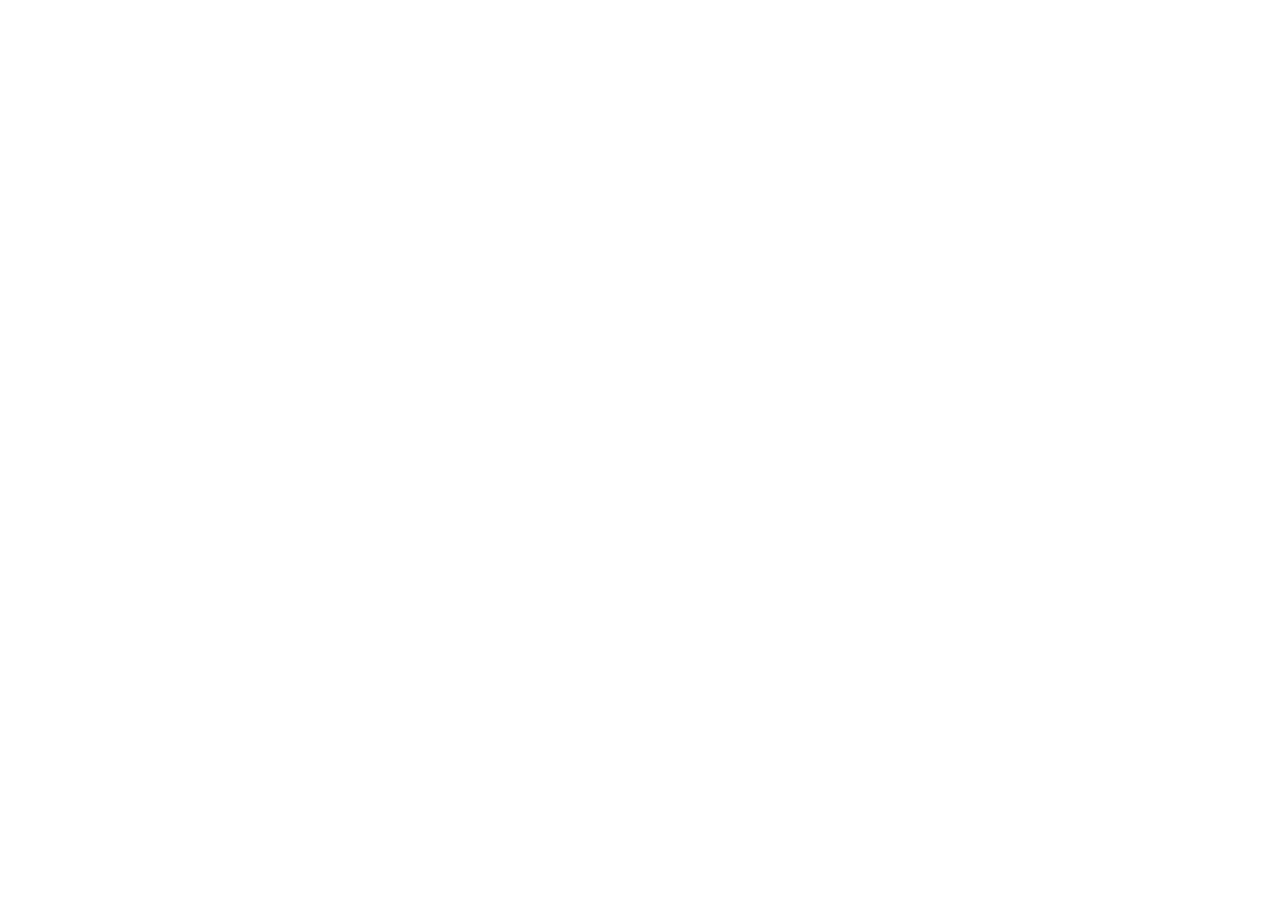
==== index.html @ 35aed71a "Add files via upload" ====
<!DOCTYPE html>
<html lang="zh-CN">
<head>
<meta charset="UTF-8">
<meta name="viewport" content="width=device-width,initial-scale=1,maximum-scale=1,user-scalable=no,viewport-fit=cover">
<meta name="description" content="大肥鱼大战西装藤壶 —— 一个纯前端的横版 Boss 战小游戏（电脑键盘 / 手机触屏都能玩）">
<meta name="theme-color" content="#07090f">
<meta property="og:title" content="大肥鱼大战西装藤壶">
<meta property="og:description" content="纯前端横版 Boss 战小游戏：键盘或触屏都能打">
<meta property="og:image" content="素材/胜利CG.png">
<title>大肥鱼大战西装藤壶</title>
<link rel="icon" href="素材/抠好的/basin_full.png">
<link rel="stylesheet" href="css/style.css">
</head>
<body>
<canvas id="game" width="1440" height="810"></canvas>

<script>
// 电脑版=off，手机版=on，不指定=auto（检测到触屏才出按键）
// 也可以用 ?touch=on / ?touch=off 临时切换
(function () {
  var q = new URLSearchParams(location.search).get('touch');
  window.DSH_TOUCH_MODE = q || 'auto';
})();
</script>
<script src="js/config.js"></script>
<script src="js/audio.js"></script>
<script src="js/assets.js"></script>
<script src="js/player.js"></script>
<script src="js/boss.js"></script>
<script src="js/phase2.js"></script>
<script src="js/combat.js"></script>
<script src="js/touch.js"></script>
<script src="js/render.js"></script>
<script src="js/main.js"></script>
</body>
</html>
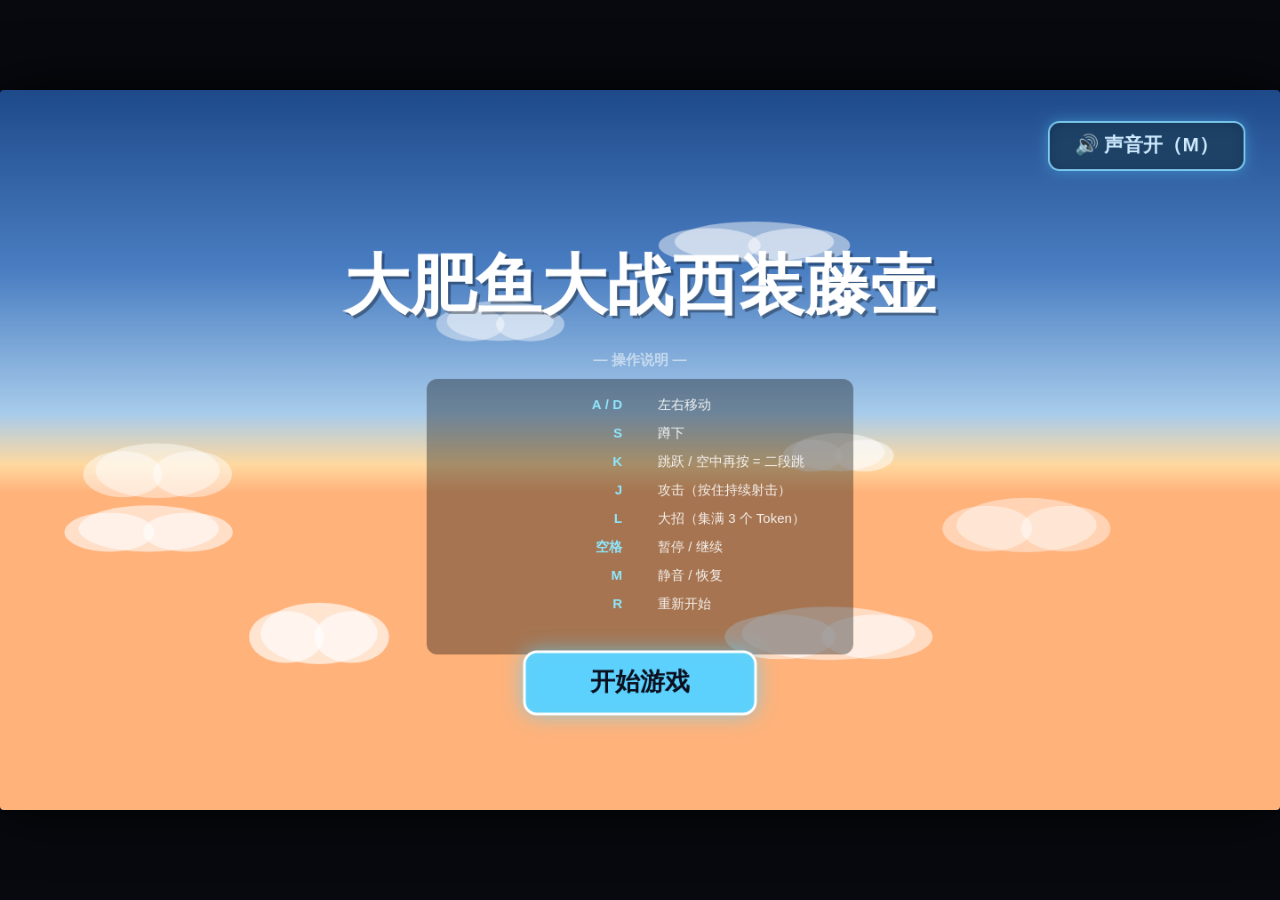
==== commit 06df4229: "Add files via upload" ====
--- a/index.html
+++ b/index.html
@@ -1,4 +1,4 @@
-<!DOCTYPE html>
+﻿<!DOCTYPE html>
 <html lang="zh-CN">
 <head>
 <meta charset="UTF-8">
@@ -10,7 +10,7 @@
 <meta property="og:image" content="素材/胜利CG.png">
 <title>大肥鱼大战西装藤壶</title>
 <link rel="icon" href="素材/抠好的/basin_full.png">
-<link rel="stylesheet" href="css/style.css">
+<link rel="stylesheet" href="css/style.css?v=4">
 </head>
 <body>
 <canvas id="game" width="1440" height="810"></canvas>
@@ -23,15 +23,15 @@
   window.DSH_TOUCH_MODE = q || 'auto';
 })();
 </script>
-<script src="js/config.js"></script>
-<script src="js/audio.js"></script>
-<script src="js/assets.js"></script>
-<script src="js/player.js"></script>
-<script src="js/boss.js"></script>
-<script src="js/phase2.js"></script>
-<script src="js/combat.js"></script>
-<script src="js/touch.js"></script>
-<script src="js/render.js"></script>
-<script src="js/main.js"></script>
+<script src="js/config.js?v=4"></script>
+<script src="js/audio.js?v=4"></script>
+<script src="js/assets.js?v=4"></script>
+<script src="js/player.js?v=4"></script>
+<script src="js/boss.js?v=4"></script>
+<script src="js/phase2.js?v=4"></script>
+<script src="js/combat.js?v=4"></script>
+<script src="js/touch.js?v=4"></script>
+<script src="js/render.js?v=4"></script>
+<script src="js/main.js?v=4"></script>
 </body>
 </html>
--- a/css/style.css
+++ b/css/style.css
@@ -0,0 +1,10 @@
+html,body{
+  margin:0; height:100%; background:#07090f;
+  display:flex; align-items:center; justify-content:center; overflow:hidden;
+  font-family:"Segoe UI", Arial, sans-serif;
+}
+canvas{
+  background:#111; max-width:100vw; max-height:100vh;
+  box-shadow:0 0 60px rgba(0,0,0,.9);
+  border-radius:4px; cursor:crosshair;
+}
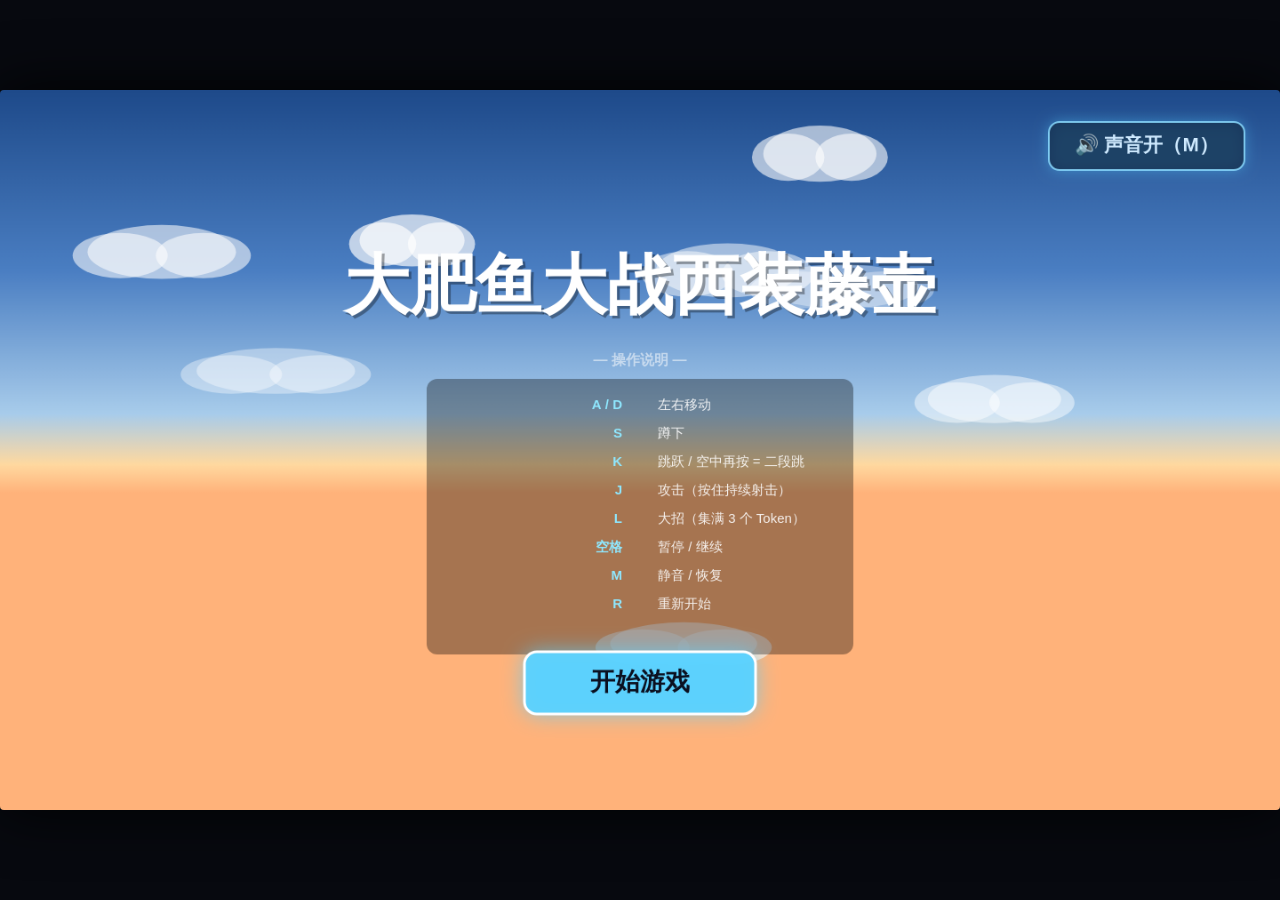
==== commit feadd3cd: "Add files via upload" ====
--- a/index.html
+++ b/index.html
@@ -10,10 +10,18 @@
 <meta property="og:image" content="素材/胜利CG.png">
 <title>大肥鱼大战西装藤壶</title>
 <link rel="icon" href="素材/抠好的/basin_full.png">
-<link rel="stylesheet" href="css/style.css?v=4">
+<link rel="stylesheet" href="css/style.css?v=5">
 </head>
 <body>
 <canvas id="game" width="1440" height="810"></canvas>
+
+<!-- 访问统计（不蒜子，免注册）。数字会被写进下面两个隐藏的 span，
+     游戏每半秒读一次，画在主菜单上。被广告拦截器拦掉时读不到，界面上就不显示，不影响游戏。 -->
+<div style="display:none">
+  <span id="busuanzi_value_site_pv"></span>
+  <span id="busuanzi_value_site_uv"></span>
+</div>
+<script async src="https://busuanzi.ibruce.info/busuanzi/2.3/busuanzi.pure.mini.js"></script>
 
 <script>
 // 电脑版=off，手机版=on，不指定=auto（检测到触屏才出按键）
@@ -23,15 +31,15 @@
   window.DSH_TOUCH_MODE = q || 'auto';
 })();
 </script>
-<script src="js/config.js?v=4"></script>
-<script src="js/audio.js?v=4"></script>
-<script src="js/assets.js?v=4"></script>
-<script src="js/player.js?v=4"></script>
-<script src="js/boss.js?v=4"></script>
-<script src="js/phase2.js?v=4"></script>
-<script src="js/combat.js?v=4"></script>
-<script src="js/touch.js?v=4"></script>
-<script src="js/render.js?v=4"></script>
-<script src="js/main.js?v=4"></script>
+<script src="js/config.js?v=5"></script>
+<script src="js/audio.js?v=5"></script>
+<script src="js/assets.js?v=5"></script>
+<script src="js/player.js?v=5"></script>
+<script src="js/boss.js?v=5"></script>
+<script src="js/phase2.js?v=5"></script>
+<script src="js/combat.js?v=5"></script>
+<script src="js/touch.js?v=5"></script>
+<script src="js/render.js?v=5"></script>
+<script src="js/main.js?v=5"></script>
 </body>
 </html>
